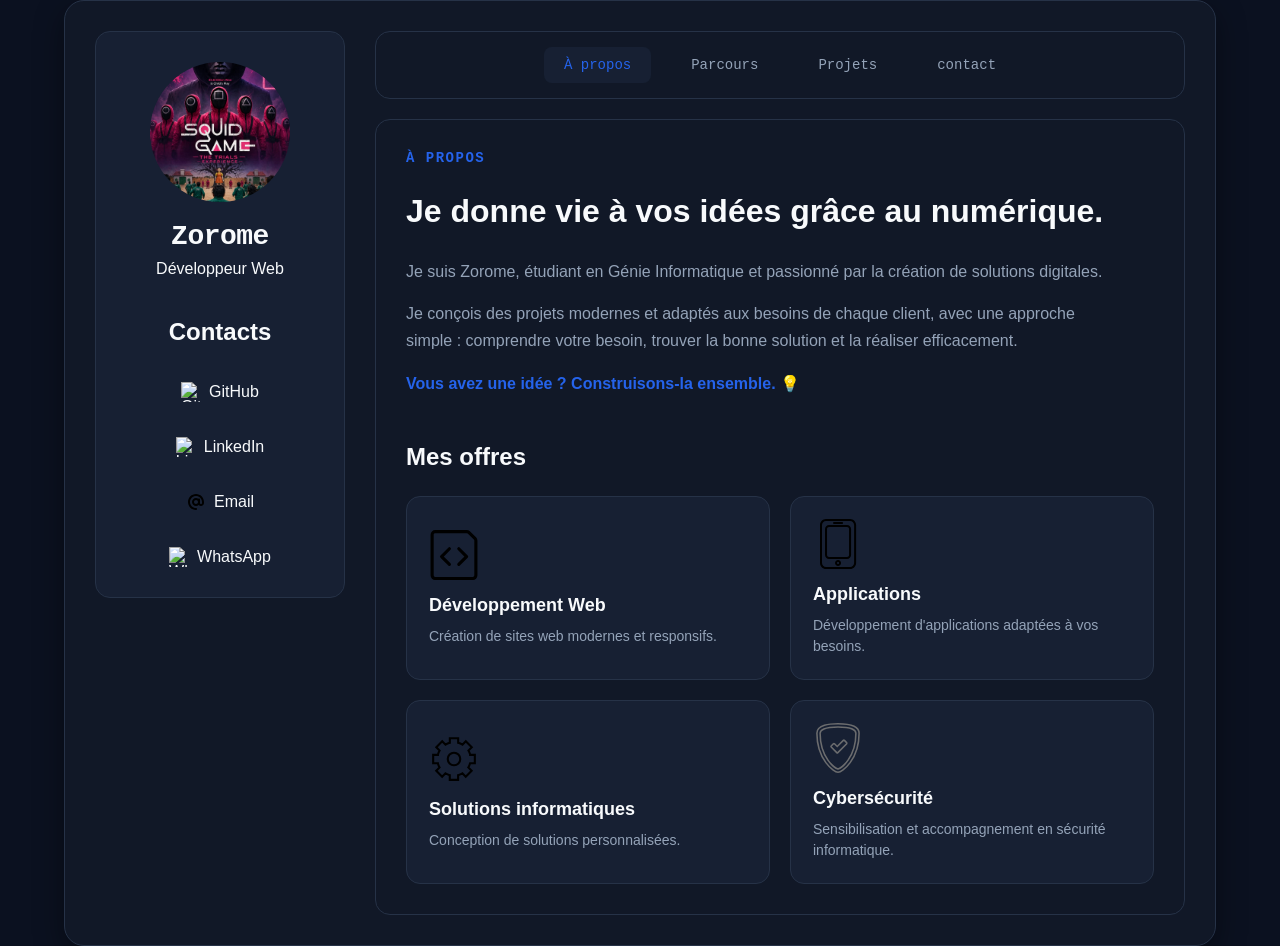
==== index.html @ be03c739 "mon premier commit" ====
<!DOCTYPE html>
<html lang="fr">

<head>
    <meta charset="UTF-8">

    <meta name="viewport" content="width=device-width, initial-scale=1.0">

    <title>Portfolio - Zorome</title>

    <link rel="stylesheet" href="style.css">
</head>

<body>

    <!-- GRAND CONTENEUR -->
    <div class="portfolio-container">

        <!-- =========================
             COLONNE GAUCHE
        ========================== -->

        <aside class="profile-sidebar">

            <!-- PROFIL -->
          <div class="profile">

    <div class="profile-header">

        <img
            src="image/squig-game.jpg"
            alt="Photo de Zorome"
        >

        <div class="profile-name">

            <h1>Zorome</h1>

            <p>Développeur Web</p>

        </div>

        <button class="profile-toggle" id="profileToggle">
            ▼
        </button>

    </div>
<div class="profile-info" id="profileInfo">

    <a href="mailto:zoromeben3@gmail.com">
        📧 zoromeben3@gmail.com
    </a>

    <a href="tel:+22664050827">
        📱 +226 64 05 08 27
    </a>

    <a href="#" target="_blank">
        💻 GitHub
    </a>

    <a href="#" target="_blank">
        🔗 LinkedIn
    </a>

    <a href="#" target="_blank">
        💬 WhatsApp
    </a>

</div>

</div>


            <!-- CONTACTS -->
            <div class="contacts">

                <h2>Contacts</h2>
               
    <a href="#">
        <img src="image/svg/img11.svg" alt="GitHub">
        GitHub
    </a>
    
    <a href="#">
        <img src="image/svg/img22.svg" alt="LinkedIn">
        LinkedIn
    </a>

    <a href="#">
        <img src="image/svg/img33.svg" alt="Email">
        Email
    </a>

    <a href="#">
        <img src="image/svg/img44.svg" alt="WhatsApp">
        WhatsApp
    </a>

            </div>

        </aside>


        <!-- =========================
             COLONNE DROITE
        ========================== -->

        <div class="right-column">


            <!-- =========================
                 MENU
            ========================== -->

 <nav class="menu">
    <button class="active" data-page="index.html">
        À propos
    </button>

    <button data-page="parcours.html">
        Parcours
    </button>

    <button data-page="projets.html">
        Projets
    </button>

    <button data-page="contacts.html">
        contact
    </button>


</nav>



            <!-- =========================
                 CONTENU PRINCIPAL
            ========================== -->

            <main class="main-content">


                <!-- =========================
                     SECTION À PROPOS
                ========================== -->

                <section class="about-section">

                    <h2>À propos</h2>


                    <!-- SLOGAN -->

                    <h3 class="slogan">
                        Je donne vie à vos idées grâce au numérique.
                    </h3>


                    <!-- PRÉSENTATION -->

                    <p class="apropo">
                        Je suis Zorome, étudiant en Génie Informatique
                        et passionné par la création de solutions digitales.
                    </p>

                    <p class="apropo">
                        Je conçois des projets modernes et adaptés aux
                        besoins de chaque client, avec une approche simple :
                        comprendre votre besoin, trouver la bonne solution
                        et la réaliser efficacement.
                    </p>


                    <!-- APPEL À L'ACTION -->

                    <strong class="call-to-action">
                        Vous avez une idée ? Construisons-la ensemble. 💡
                    </strong>


                    <!-- =========================
                         MES OFFRES
                    ========================== -->

                    <div class="offers">

                        <h2>Mes offres</h2>


                        <div class="offers-container">


                            <!-- OFFRE 1 -->

                            <div class="offer-card">

                                <img 
                                    class="offer-icon"
                                    src="image/svg/img1.svg"
                                    alt="Développement Web"
                                >

                                <h3>
                                    Développement Web
                                </h3>

                                <p>
                                    Création de sites web modernes
                                    et responsifs.
                                </p>

                            </div>


                            <!-- OFFRE 2 -->

                            <div class="offer-card">

                                <img 
                                    class="offer-icon"
                                    src="image/svg/img2.svg"
                                    alt="Applications"
                                >

                                <h3>
                                    Applications
                                </h3>

                                <p>
                                    Développement d'applications
                                    adaptées à vos besoins.
                                </p>

                            </div>


                            <!-- OFFRE 3 -->

                            <div class="offer-card">

                                <img 
                                    class="offer-icon"
                                    src="image/svg/img4.svg"
                                    alt="Solutions Informatiques"
                                >

                                <h3>
                                    Solutions informatiques
                                </h3>

                                <p>
                                    Conception de solutions
                                    personnalisées.
                                </p>

                            </div>


                            <!-- OFFRE 4 -->

                            <div class="offer-card">

                                <img 
                                    class="offer-icon"
                                    src="image/svg/img5.svg"
                                    alt="Cybersécurité"
                                >

                                <h3>
                                    Cybersécurité
                                </h3>

                                <p>
                                    Sensibilisation et accompagnement
                                    en sécurité informatique.
                                </p>

                            </div>


                        </div>

                    </div>

                </section>

            </main>

        </div>

    </div>


    <!-- JAVASCRIPT -->

    <script src="script.js"></script>

</body>

</html>
---- style.css ----
/* =========================
   0. POLICES
   Ajoute ceci dans le <head> de tes pages HTML pour charger la police :
   <link rel="preconnect" href="https://fonts.googleapis.com">
   <link href="https://fonts.googleapis.com/css2?family=JetBrains+Mono:wght@400;500;600;700&display=swap" rel="stylesheet">
========================= */

:root {
    --font-mono: "JetBrains Mono", ui-monospace, "SFMono-Regular", Menlo, Consolas, "Courier New", monospace;
}


/* =========================
   1. RÉINITIALISATION
========================= */

* {
    margin: 0;
    padding: 0;
    box-sizing: border-box;
}


/* =========================
   2. PROFIL
========================= */

.profile {
    text-align: center;
    margin-bottom: 40px;
}

.profile img {
    width: 140px;
    height: 140px;

    object-fit: cover;
    border-radius: 50%;

    margin-bottom: 15px;
}

.profile h1 {
    font-size: 28px;
    margin-bottom: 8px;

    font-family: var(--font-mono);
    letter-spacing: -0.5px;
}

.profile p {
    font-size: 16px;
}


/* =========================
   3. CONTACTS
========================= */

.contacts {
    display: flex;
    flex-direction: column;

    gap: 35px;

    text-align: center;
}

.contacts h2 {
    margin-bottom: 1px;
}

.contacts a {
    text-decoration: none;
    color: #F8FAFC;

    display: flex;
    align-items: center;
    justify-content: center;

    gap: 8px;

    transition: 0.3s;
}

.contacts a img {
    width: 20px;
    height: 20px;
}

.contacts a:hover {
    color: #60A5FA;
}


/* =========================
   4. BODY
========================= */

body {
    min-height: 100vh;

    font-family: Arial, sans-serif;

    background-color: #0B1120;

    color: #F8FAFC;

    display: flex;
    justify-content: center;
    align-items: center;
}


/* =========================
   5. GRAND CONTENEUR
========================= */

.portfolio-container {
    width: 90%;
    max-width: 1200px;

    min-height: 700px;

    background-color: #111827;

    border: 1px solid #263247;

    border-radius: 20px;

    padding: 30px;

    display: grid;

    grid-template-columns: 250px 1fr;

    gap: 30px;

    box-shadow: 0 10px 30px rgba(0, 0, 0, 0.4);
}


/* =========================
   6. BLOC PROFIL GAUCHE
========================= */

.profile-sidebar {
    border: 1px solid #263247;

    border-radius: 15px;

    position: sticky;

    top: 30px;

    align-self: start;

    padding: 30px;

    display: flex;

    flex-direction: column;

    justify-content: flex-end;

    background-color: #172033;
}


/* =========================
   7. COLONNE DROITE
========================= */

.right-column {
    display: flex;

    flex-direction: column;

    gap: 20px;
}


/* =========================
   8. MENU
========================= */

.menu {

    border: 1px solid #263247;

    border-radius: 15px;

    padding: 15px;

    display: flex;

    justify-content: center;

    align-items: center;

    gap: 20px;

    background-color: #111827;

    /* CORRECTION : "position" manquait, du coup "top" et "z-index"
       n'avaient aucun effet. Ajout de "sticky" pour que le menu reste
       visible en haut au scroll, comme .profile-sidebar. */
    

    top: 30px;

    z-index: 100;
}

/* =========================
   9. CONTENU PRINCIPAL
========================= */

.main-content {
    flex: 1;

    border: 1px solid #263247;

    border-radius: 15px;

    padding: 30px;

    background-color: #111827;
    

}


/* =========================
   10. BOUTONS DU MENU
========================= */

.menu button {
    
    padding: 10px 20px;

    border: none;

    background: none;

    cursor: pointer;

    font-size: 14px;

    font-family: var(--font-mono);

    color: #94A3B8;

    border-radius: 8px;

    transition: 0.3s;
}


/* SURVOL */

.menu button:hover {
    background-color: #172033;

    color: #60A5FA;
}


/* BOUTON ACTIF */

.menu button.active {
    background-color: #172033;

    color: #2563EB;
}


/* ==================================================
   PAGE À PROPOS
================================================== */


/* =========================
   11. SECTION À PROPOS
========================= */

.about-section > h2 {
    font-size: 14px;

    font-family: var(--font-mono);
    text-transform: uppercase;
    letter-spacing: 1.5px;

    color: #2563EB;

    margin-bottom: 25px;
}


/* =========================
   SLOGAN
========================= */

.slogan {
    max-width: 700px;

    font-size: 32px;

    line-height: 1.3;

    margin-bottom: 25px;

    color: #F8FAFC;
}


/* =========================
   TEXTE DE PRÉSENTATION
========================= */

.apropo {
    max-width: 700px;

    line-height: 1.7;

    font-size: 16px;

    color: #94A3B8;

    margin-bottom: 15px;
}


/* =========================
   APPEL À L'ACTION
========================= */

.call-to-action {
    display: block;

    font-size: 16px;

    color: #2563EB;

    margin-top: 20px;
}


/* ==================================================
   MES OFFRES
================================================== */


/* =========================
   12. SECTION OFFRES
========================= */

.offers {
    margin-top: 50px;
}

.offers h2 {
    margin-bottom: 25px;
}


/* =========================
   CONTENEUR DES CARTES
========================= */

.offers-container {
    display: grid;

    grid-template-columns: repeat(2, 1fr);

    gap: 20px;
}


/* =========================
   13. CARTE D'OFFRE
========================= */

.offer-card {
    border: 1px solid #263247;

    border-radius: 14px;

    padding: 22px;

    min-height: 180px;

    background-color: #172033;

    display: flex;

    flex-direction: column;

    justify-content: center;

    transition:
        transform 0.3s ease,
        box-shadow 0.3s ease,
        border-color 0.3s ease;
}


/* TITRE */

.offer-card h3 {
    margin-bottom: 10px;

    font-size: 18px;

    color: #F8FAFC;
}


/* DESCRIPTION */

.offer-card p {
    line-height: 1.5;

    color: #94A3B8;

    font-size: 14px;
}


/* ICÔNE */

.offer-icon {
    width: 50px;

    height: 50px;

    margin-bottom: 15px;
}


/* =========================
   14. EFFET AU SURVOL
========================= */

.offer-card:hover {
    transform: translateY(-5px);

    border-color: #2563EB;

    box-shadow: 0 10px 25px rgba(37, 99, 235, 0.20);
}


/* ==================================================
   PAGE PARCOURS
================================================== */


/* =========================
   15. SECTION PARCOURS
========================= */

.parcours-section > h2 {
    font-size: 14px;

    font-family: var(--font-mono);
    text-transform: uppercase;
    letter-spacing: 1.5px;

    color: #2563EB;

    margin-bottom: 25px;
}


/* =========================
   GRAND TITRE
========================= */

.parcours-section > h3 {
    font-size: 30px;

    color: #F8FAFC;

    margin-bottom: 20px;
}


/* =========================
   INTRODUCTION
========================= */

.parcours-intro {
    max-width: 700px;

    color: #94A3B8;

    line-height: 1.7;

    margin-bottom: 50px;
}


/* ==================================================
   FORMATION
================================================== */


/* =========================
   TITRE FORMATION
========================= */

.formation > h2 {
    color: #F8FAFC;

    font-size: 24px;

    margin-bottom: 35px;
}


/* ==================================================
   TIMELINE
================================================== */


/* CONTENEUR */

.timeline {
    position: relative;

    padding-left: 40px;
}


/* LIGNE VERTICALE */

.timeline::before {
    content: "";

    position: absolute;

    left: 8px;

    top: 0;

    bottom: 0;

    width: 2px;

    background-color: #263247;
}


/* =========================
   ÉLÉMENT DE LA TIMELINE
========================= */

.timeline-item {
    position: relative;

    display: grid;

    grid-template-columns: 80px 1fr;

    gap: 25px;

    margin-bottom: 35px;
}


/* =========================
   DATE
========================= */

.timeline-date {
    font-weight: 600;
    font-family: var(--font-mono);
    font-size: 14px;

    color: #2563EB;

    padding-top: 5px;
}


/* =========================
   POINT DE LA TIMELINE
========================= */

.timeline-item::before {
    content: "";

    position: absolute;

    left: -40px;

    top: 5px;

    width: 12px;

    height: 12px;

    background-color: #2563EB;

    border-radius: 50%;

    border: 3px solid #111827;

    box-shadow: 0 0 0 2px #2563EB;
}


/* =========================
   CARTE DE FORMATION
========================= */

.timeline-content {
    background-color: #172033;

    border: 1px solid #263247;

    border-radius: 12px;

    padding: 20px;

    transition:
        transform 0.3s ease,
        box-shadow 0.3s ease,
        border-color 0.3s ease;
}


/* TITRE DE LA CARTE */

.timeline-content h3 {
    font-size: 18px;

    margin-bottom: 10px;

    color: #F8FAFC;
}


/* TEXTE DE LA CARTE */

.timeline-content p {
    color: #94A3B8;

    line-height: 1.6;

    margin-bottom: 8px;
}


/* =========================
   SURVOL DE LA CARTE
========================= */

.timeline-content:hover {
    transform: translateX(5px);

    border-color: #2563EB;

    box-shadow: 0 8px 20px rgba(37, 99, 235, 0.15);
}
/* ==================================================
   EXPÉRIENCES & RÉALISATIONS
================================================== */

/* SECTION */
.experiences{
    margin-top: 60px;
}
/* TITRE */
.experiences >h2{
    font-size: 24px;

    color: #F8FAFC;
    margin-bottom: 15px;
}
/* INTRODUCTION */
.experiences-intro{
    max-width: 700px;
    color: #94A3B8;
    line-height: 1.7;
    margin-bottom: 30px;
}
/*CONTENEUR*/
.experiences-container{
    display: grid;

    grid-template-columns: repeat(2, 1fr);

    gap: 20px;
}
/*      CARTES     */
.experience-card{
    border: 1px solid #263247;

    border-radius: 14px;
    padding: 22px;
    background-color: #172033;

    display: flex;
    flex-direction: column;

    transition: 
        transform 0.3s ease,
        box-shadow 0.3s ease,
        border-color 0.3s ease;
}
/*ICÖNE*/
.experience-card img{
    width: 45px;
    height: 45px;
    margin-bottom: 15px;
}
/*  TITRES  */

.experience-card h3{
    font-size: 18px;

    color: #F8FAFC;

    margin-bottom: 10px;
}

/* =========================
   LIEN PROJET
========================= */
.project-link{
    display: inline-block;
    margin-top: 20px;
    color: #60A5FA;
    text-decoration: none;
    font-size: 14px;
    font-weight: 600;
    transition: 0.3s;
}
.project-link:hover {
    color: #2563EB;

    transform: translateX(4px);
}


/* =========================
   SURVOL DE LA CARTE
========================= */

.experience-card:hover {
    transform: translateY(-5px);

    border-color: #2563EB;

    box-shadow: 0 10px 25px rgba(37, 99, 235, 0.18);
}
/* ==================================================
   COMPÉTENCES
================================================== */

.skills {
    margin-top: 60px;
}


/* TITRE */

.skills > h2 {
    font-size: 24px;

    color: #F8FAFC;

    margin-bottom: 15px;
}


/* INTRODUCTION */

.skills-intro {
    max-width: 700px;

    color: #94A3B8;

    line-height: 1.7;

    margin-bottom: 30px;
}


/* CONTENEUR */

.skills-container {
    display: grid;

    grid-template-columns: repeat(2, 1fr);

    gap: 20px;
}


/* CARTE */

.skill-card {
    border: 1px solid #263247;

    border-radius: 14px;

    padding: 22px;

    background-color: #172033;

    transition:
        transform 0.3s ease,
        box-shadow 0.3s ease,
        border-color 0.3s ease;
}


/* TITRE DE LA CARTE */

.skill-card h3 {
    font-size: 18px;

    color: #F8FAFC;

    margin-bottom: 18px;
}


/* LISTE DES COMPÉTENCES */

.skill-list {
    display: flex;

    flex-wrap: wrap;

    gap: 10px;
}


/* BADGES */

.skill-list span {
    padding: 7px 12px;

    background-color: rgba(37, 99, 235, 0.15);

    color: #60A5FA;

    border-radius: 8px;

    font-size: 13px;
    font-family: var(--font-mono);

    font-weight: 500;
}


/* SURVOL */

.skill-card:hover {
    transform: translateY(-5px);

    border-color: #2563EB;

    box-shadow: 0 10px 25px rgba(37, 99, 235, 0.18);
}
.section-title {
    display: flex;
    align-items: center;
    gap: 12px;
    margin-bottom: 35px;
}

.section-title img {
    width: 32px;
    height: 32px;
}

.section-title h2 {
    font-size: 24px;
    color: #F8FAFC;
    margin: 0;
}

/* NOTE : ".competences" ne contenait que width/height sans autre
   contexte — ça ressemblait à du code oublié. Je l'ai laissé tel
   quel ici, à toi de me dire si tu veux la supprimer ou la
   compléter (ex: fusionner avec .section-title img). */
.competences {
    width: 32px;
    height: 32px;
}
/* ==================================================
   CERTIFICATIONS
================================================== */

.certifications {
    margin-top: 60px;
}


/* TITRE
   NOTE : ce bloc redéfinit exactement les mêmes règles que
   ".section-title" plus haut — c'est redondant, tu peux
   probablement supprimer ce bloc et garder seulement
   ".section-title" + ".certifications .section-title img" si tu
   as besoin d'une exception. Laissé inchangé pour ne rien casser. */

.certifications .section-title {
    display: flex;

    align-items: center;

    gap: 12px;

    margin-bottom: 15px;
}

.certifications .section-title img {
    width: 32px;

    height: 32px;
}

.certifications .section-title h2 {
    font-size: 24px;

    color: #F8FAFC;

    margin: 0;
}


/* INTRODUCTION */

.certifications-intro {
    max-width: 700px;

    color: #94A3B8;

    line-height: 1.7;

    margin-bottom: 30px;
}


/* CONTENEUR */

.certifications-container {
    display: grid;

    grid-template-columns: repeat(2, 1fr);

    gap: 20px;
}


/* CARTE */

.certification-card {
    display: flex;

    align-items: flex-start;

    gap: 18px;

    padding: 22px;

    background-color: #172033;

    border: 1px solid #263247;

    border-radius: 14px;

    transition:
        transform 0.3s ease,
        box-shadow 0.3s ease,
        border-color 0.3s ease;
}


/* ICÔNE */

.certification-icon {
    width: 45px;

    height: 45px;

    flex-shrink: 0;
}


/* CONTENU */

.certification-content h3 {
    font-size: 17px;

    color: #F8FAFC;

    margin-bottom: 8px;
}


/* ORGANISME */

.certification-organism {
    color: #94A3B8;

    font-size: 14px;

    margin-bottom: 8px;
}


/* ANNÉE */

.certification-year {
    display: block;

    color: #60A5FA;

    font-size: 13px;
    font-family: var(--font-mono);

    font-weight: 600;

    margin-bottom: 12px;
}


/* LIEN */

.certification-link {
    color: #60A5FA;

    text-decoration: none;

    font-size: 14px;

    font-weight: 600;

    transition: 0.3s;
}


.certification-link:hover {
    color: #2563EB;

    transform: translateX(4px);
}


/* SURVOL */

.certification-card:hover {
    transform: translateY(-5px);

    border-color: #2563EB;

    box-shadow: 0 10px 25px rgba(37, 99, 235, 0.18);
}
/* =========================
   PAGE PROJETS
========================= */

.projects-section > h2 {
    color: #2563EB;
    font-size: 14px;
    font-family: var(--font-mono);
    text-transform: uppercase;
    letter-spacing: 1.5px;
    margin-bottom: 25px;
}

.projects-section > h3 {
    font-size: 30px;
    color: #F8FAFC;
    margin-bottom: 20px;
}

.projects-intro {
    max-width: 700px;
    color: #94A3B8;
    line-height: 1.7;
    margin-bottom: 50px;
}


/* =========================
   CONTENEUR DES PROJETS
========================= */

.projects-container {
    display: grid;

    grid-template-columns: repeat(2, 1fr);

    gap: 25px;
}


/* =========================
   CARTE PROJET
========================= */

.project-card {
    border: 1px solid #263247;

    border-radius: 14px;

    overflow: hidden;

    background-color: #172033;

    transition:
        transform 0.3s ease,
        box-shadow 0.3s ease,
        border-color 0.3s ease;
}


/* =========================
   IMAGE DU PROJET
========================= */

.project-image {
    width: 100%;
    height: 200px;

    overflow: hidden;

    background-color: #1E293B;
}

.project-image img {
    width: 100%;
    height: 100%;

    object-fit: cover;

    transition: transform 0.4s ease;
}


/* =========================
   CONTENU
========================= */

.project-content {
    padding: 22px;
}

.project-content h3 {
    font-size: 20px;

    color: #F8FAFC;

    margin-bottom: 12px;
}

.project-content p {
    color: #94A3B8;

    font-size: 14px;

    line-height: 1.6;

    margin-bottom: 20px;
}


/* =========================
   TECHNOLOGIES
========================= */

.project-technologies {
    display: flex;

    flex-wrap: wrap;

    gap: 8px;

    margin-bottom: 20px;
}

.project-technologies span {
    padding: 6px 10px;

    background-color: rgba(37, 99, 235, 0.15);

    color: #60A5FA;

    border-radius: 6px;

    font-size: 12px;
    font-family: var(--font-mono);

    font-weight: 600;
}


/* =========================
   LIEN
========================= */

.project-link {
    display: inline-block;

    color: #60A5FA;

    text-decoration: none;

    font-size: 14px;

    font-weight: 600;

    transition: 0.3s;
}

.project-link:hover {
    color: #2563EB;

    transform: translateX(4px);
}


/* =========================
   SURVOL DE LA CARTE
========================= */

.project-card:hover {
    transform: translateY(-5px);

    border-color: #2563EB;

    box-shadow:
        0 10px 25px rgba(37, 99, 235, 0.20);
}


/* ZOOM DE L'IMAGE */

.project-card:hover .project-image img {
    transform: scale(1.05);
}
/* =========================
   PAGE CONTACT
========================= */

.contact-section h2 {
    color: #2563EB;
    font-size: 14px;
    font-family: var(--font-mono);
    text-transform: uppercase;
    letter-spacing: 1.5px;
    margin-bottom: 25px;
}

.contact-intro h3 {
    font-size: 30px;
    color: #F8FAFC;
    margin-bottom: 20px;
}

.contact-intro p {
    max-width: 700px;
    color: #94A3B8;
    line-height: 1.7;
    margin-bottom: 50px;
}


/* =========================
   CONTENEUR CONTACT
========================= */

.contact-container {
    display: grid;

    grid-template-columns: 1fr 1.5fr;

    gap: 40px;
}


/* =========================
   INFORMATIONS CONTACT
========================= */

.contact-info {
    background-color: #172033;

    border: 1px solid #263247;

    border-radius: 14px;

    padding: 25px;

    height: fit-content;
}

.contact-info > h3 {
    font-size: 20px;

    color: #F8FAFC;

    margin-bottom: 30px;
}


/* =========================
   ÉLÉMENT CONTACT
========================= */

.contact-item {
    display: flex;

    align-items: center;

    gap: 15px;

    margin-bottom: 25px;
}

.contact-item img {
    width: 35px;

    height: 35px;
}

.contact-item h4 {
    font-size: 15px;

    color: #F8FAFC;

    margin-bottom: 5px;
}

.contact-item p {
    font-size: 14px;

    color: #94A3B8;
}


/* =========================
   FORMULAIRE
========================= */

.contact-form {
    border: 1px solid #263247;

    border-radius: 14px;

    padding: 25px;

    background-color: #172033;
}

.contact-form > h3 {
    font-size: 20px;

    color: #F8FAFC;

    margin-bottom: 25px;
}


/* =========================
   GROUPE DU FORMULAIRE
========================= */

.form-group {
    display: flex;

    flex-direction: column;

    margin-bottom: 20px;
}


/* =========================
   LABEL
========================= */

.form-group label {
    font-size: 14px;

    font-weight: 600;

    color: #F8FAFC;

    margin-bottom: 8px;
}


/* =========================
   CHAMPS
========================= */

.form-group input,
.form-group textarea {
    width: 100%;

    padding: 12px 15px;

    border: 1px solid #263247;

    border-radius: 8px;

    background-color: #0B1120;

    color: #F8FAFC;

    font-family: Arial, sans-serif;

    font-size: 14px;

    outline: none;

    transition: 0.3s;
}


/* =========================
   FOCUS
========================= */

.form-group input:focus,
.form-group textarea:focus {
    border-color: #2563EB;

    box-shadow:
        0 0 0 3px rgba(37, 99, 235, 0.20);
}


/* =========================
   TEXTAREA
========================= */

.form-group textarea {
    resize: vertical;
}


/* =========================
   BOUTON ENVOYER
========================= */

.submit-button {
    padding: 12px 25px;

    border: none;

    border-radius: 8px;

    background-color: #2563EB;

    color: #FFFFFF;

    font-size: 14px;

    font-weight: 600;

    cursor: pointer;

    transition: 0.3s;
}

.submit-button:hover {
    background-color: #1D4ED8;

    transform: translateY(-2px);

    box-shadow:
        0 5px 15px rgba(37, 99, 235, 0.30);
}
/*javascrip */
.error {
    color: #EF4444;
    margin: 0;
    font-size: 14px;
}

.ok {
    color: #22C55E;
    margin: 0;
    font-size: 14px;
}
.profile-info {
    max-height: 0;
    overflow: hidden;
    opacity: 0;
    margin-top: 0;

    transition:
        max-height 0.4s ease,
        opacity 0.3s ease,
        margin-top 0.4s ease;
}

.profile-info.show {
    max-height: 300px;
    opacity: 1;
    margin-top: 20px;
}


/* Par défaut : bouton caché sur ordinateur */

.profile-toggle {
    display: none;
    border: none;
    background: transparent;
    color: white;
    font-size: 20px;
    cursor: pointer;
    transition: transform 0.3s ease;
}
/* =========================
   COMPÉTENCES MOBILE
========================= */

.skills {
    margin-top: 40px;
}

.skills-container {
    grid-template-columns: 1fr;
    gap: 15px;
}

.skill-card {
    width: 100%;
    box-sizing: border-box;
    padding: 18px;
}
/* =========================
   CERTIFICATIONS MOBILE
========================= */

.certifications {
    margin-top: 40px;
}

.certifications-container {
    grid-template-columns: 1fr;
    gap: 15px;
}

.certification-card {
    width: 100%;
    box-sizing: border-box;
    padding: 18px;
}
/* =========================
   EXPÉRIENCES MOBILE
========================= */

.experiences {
    margin-top: 40px;
}

.experiences-container {
    grid-template-columns: 1fr;
    gap: 15px;
}

.experience-card {
    width: 100%;
    box-sizing: border-box;
    padding: 18px;
}

@media (max-width: 768px) {

    .contacts {
        display: none;
    }

    .portfolio-container {
        width: 95%;
        grid-template-columns: 1fr;
        padding: 20px;
        gap: 20px;
    }

    .profile-sidebar {
        position: static;
        width: auto;
    }

    .right-column {
        width: 100%;
    }

    .menu {
        position: sticky;
        top: 0;
        width: auto;
    }


    /* =========================
       PROFIL DÉROULANT
    ========================= */

    .profile-header {
        display: flex;
        align-items: center;
        gap: 15px;
    }

    .profile-header img {
        width: 100px;
        height: 100px;
        object-fit: cover;
        border-radius: 50%;
    }

    .profile-name {
        flex: 1;
    }

    .profile-name h1 {
        margin: 0;
    }

    .profile-name p {
        margin: 5px 0 0;
    }

    .profile-toggle {
        display: block;
    }

    .profile-toggle.open {
        transform: rotate(180deg);
    }
    .profile-info {
    border-top: 1px solid #263247;
    padding-top: 15px;
}

.profile-info a {
    display: block;

    margin: 10px 0;

    padding: 8px 0;

    color: white;

    text-decoration: none;

    transition: 0.3s ease;
}

.profile-info a:hover {
    transform: translateX(5px);
}

/* =========================
   OFFRES SUR MOBILE
========================= */

.offers-container {
    grid-template-columns: 1fr;
    width: 100%;
}

.offer-card {
    width: 100%;
    box-sizing: border-box;
}
/* =========================
   CONTENU PRINCIPAL MOBILE
========================= */

.main-content {
    width: 100%;
    box-sizing: border-box;
    padding: 20px;
}

.about-section,
.contact-section {
    width: 100%;
    box-sizing: border-box;
}
/* =========================
   PARCOURS - TIMELINE MOBILE
========================= */

.timeline-item {
    grid-template-columns: 55px 1fr;
    gap: 15px;
    margin-bottom: 25px;
}

.timeline-date {
    font-size: 13px;
}

.timeline-content {
    padding: 15px;
}

.timeline-content h3 {
    font-size: 16px;
}

.timeline-content p {
    font-size: 14px;
}
/* =========================
   PROJETS - MOBILE
========================= */

.projects-section {
    width: 100%;
    box-sizing: border-box;
}

.projects-section > h3 {
    font-size: 24px;
}

.projects-intro {
    margin-bottom: 30px;
}

.projects-container {
    grid-template-columns: 1fr;
    gap: 20px;
}

.project-card {
    width: 100%;
    box-sizing: border-box;
}

.project-image {
    height: 180px;
}

.project-content {
    padding: 18px;
}

.project-content h3 {
    font-size: 18px;
}

.project-content p {
    font-size: 14px;
}
}
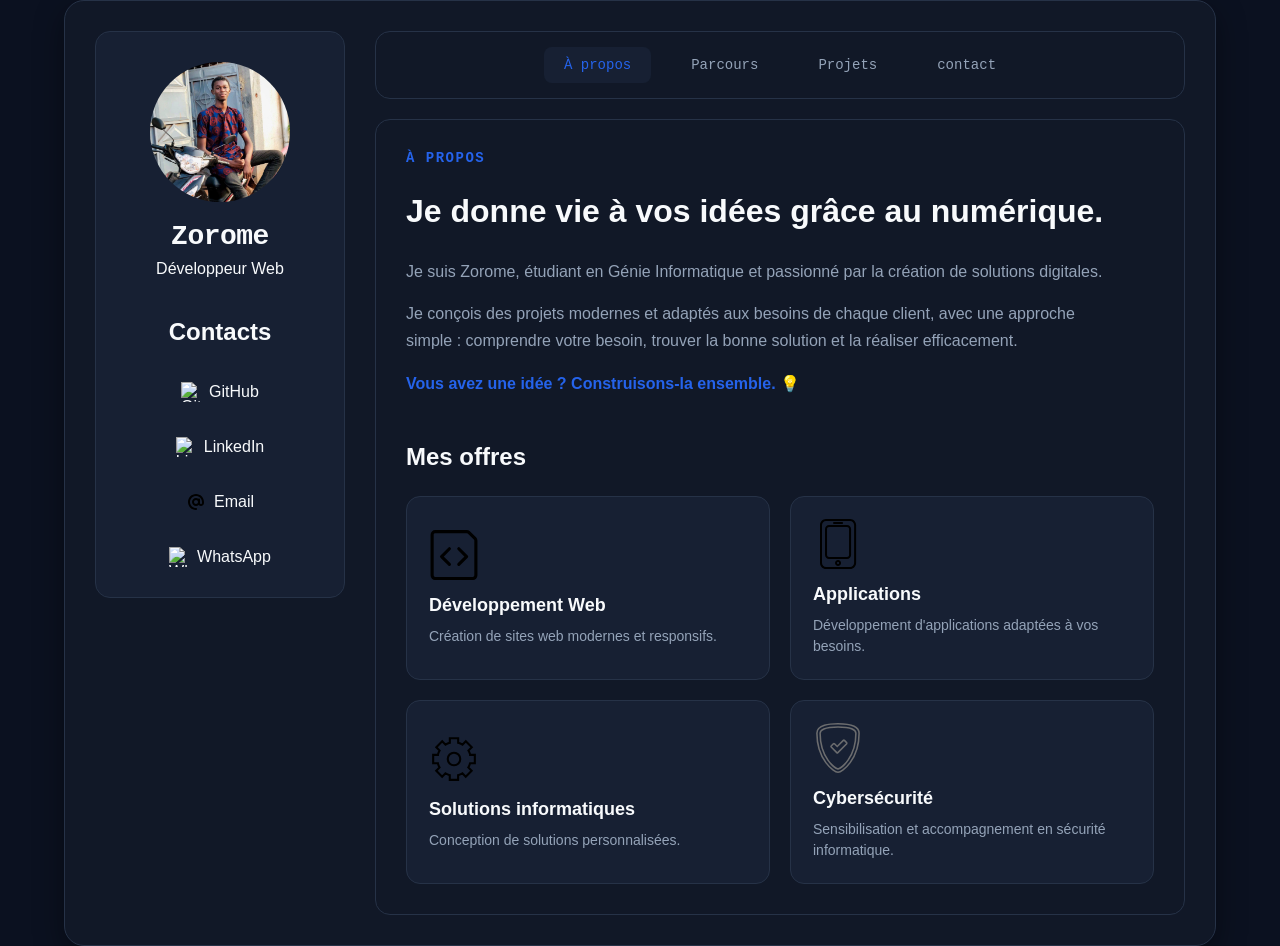
==== commit 6ccfbdc4: "changement des photo" ====
--- a/index.html
+++ b/index.html
@@ -28,7 +28,7 @@
     <div class="profile-header">
 
         <img
-            src="image/squig-game.jpg"
+            src="image/zorome-ben-abdoul-kabir.jpeg"
             alt="Photo de Zorome"
         >
 
--- a/style.css
+++ b/style.css
@@ -1521,63 +1521,21 @@
     cursor: pointer;
     transition: transform 0.3s ease;
 }
-/* =========================
-   COMPÉTENCES MOBILE
-========================= */
-
-.skills {
-    margin-top: 40px;
-}
-
-.skills-container {
-    grid-template-columns: 1fr;
-    gap: 15px;
-}
-
-.skill-card {
-    width: 100%;
-    box-sizing: border-box;
-    padding: 18px;
-}
-/* =========================
-   CERTIFICATIONS MOBILE
-========================= */
-
-.certifications {
-    margin-top: 40px;
-}
-
-.certifications-container {
-    grid-template-columns: 1fr;
-    gap: 15px;
-}
-
-.certification-card {
-    width: 100%;
-    box-sizing: border-box;
-    padding: 18px;
-}
-/* =========================
-   EXPÉRIENCES MOBILE
-========================= */
-
-.experiences {
-    margin-top: 40px;
-}
-
-.experiences-container {
-    grid-template-columns: 1fr;
-    gap: 15px;
-}
-
-.experience-card {
-    width: 100%;
-    box-sizing: border-box;
-    padding: 18px;
-}
-
 @media (max-width: 768px) {
-
+        html,
+    body {
+        width: 100%;
+        max-width: 100%;
+        overflow-x: hidden;
+    }
+
+    .portfolio-container,
+    .profile-sidebar,
+    .right-column,
+    .main-content {
+        max-width: 100%;
+        box-sizing: border-box;
+    }
     .contacts {
         display: none;
     }
@@ -1599,9 +1557,34 @@
     }
 
     .menu {
-        position: sticky;
+        position: fixed;
         top: 0;
-        width: auto;
+        left: 0;
+        right: 0;
+        width: 100%;
+        z-index: 1000;
+
+        /* fond bien opaque + léger flou pour que le contenu qui
+           défile en dessous ne soit jamais visible à travers */
+        background-color: #111827;
+        backdrop-filter: blur(8px);
+        -webkit-backdrop-filter: blur(8px);
+
+        /* barre pleine largeur, collée en haut de l'écran */
+        margin: 0;
+        border-radius: 0;
+        border-left: none;
+        border-right: none;
+        border-top: none;
+
+        box-shadow: 0 8px 20px rgba(0, 0, 0, 0.35);
+    }
+
+    /* Comme le menu est maintenant "fixed", il sort du flux normal
+       de la page : on ajoute donc un espace en haut pour que le
+       contenu ne se retrouve pas caché en dessous du menu. */
+    .profile-sidebar {
+        margin-top: 66px;
     }
 
 
@@ -1685,6 +1668,7 @@
     width: 100%;
     box-sizing: border-box;
     padding: 20px;
+    min-width: 0;
 }
 
 .about-section,
@@ -1759,4 +1743,142 @@
 .project-content p {
     font-size: 14px;
 }
+.right-column{
+    min-width: 0;
+}
+
+    /* =========================
+       COMPÉTENCES MOBILE
+    ========================= */
+
+    .skills {
+        margin-top: 40px;
+    }
+
+    .skills-container {
+        grid-template-columns: 1fr;
+        gap: 15px;
+    }
+
+    .skill-card {
+        width: 100%;
+        box-sizing: border-box;
+        padding: 18px;
+    }
+
+    /* =========================
+       CERTIFICATIONS MOBILE
+    ========================= */
+
+    .certifications {
+        margin-top: 40px;
+    }
+
+    .certifications-container {
+        grid-template-columns: 1fr;
+        gap: 15px;
+    }
+
+    .certification-card {
+        width: 100%;
+        box-sizing: border-box;
+        padding: 18px;
+    }
+
+    /* =========================
+       EXPÉRIENCES MOBILE
+    ========================= */
+
+    .experiences {
+        margin-top: 40px;
+    }
+
+    .experiences-container {
+        grid-template-columns: 1fr;
+        gap: 15px;
+    }
+
+    .experience-card {
+        width: 100%;
+        box-sizing: border-box;
+        padding: 18px;
+    }
+
+    /* =========================
+       FORMULAIRE DE CONTACT MOBILE
+    ========================= */
+
+    .contact-container {
+        grid-template-columns: 1fr;
+        gap: 20px;
+    }
+
+    .contact-info,
+    .contact-form {
+        width: 100%;
+        box-sizing: border-box;
+    }
+
+    /* =========================
+       MENU MOBILE (éviter le débordement)
+    ========================= */
+
+    .menu {
+        flex-wrap: wrap;
+        gap: 10px;
+        padding: 12px;
+    }
+
+    .menu button {
+        padding: 8px 14px;
+        font-size: 13px;
+    }
+}
+
+/* =========================
+   TRÈS PETITS ÉCRANS (téléphones étroits)
+========================= */
+
+@media (max-width: 480px) {
+
+    .portfolio-container {
+        width: 100%;
+        padding: 15px;
+        border-radius: 12px;
+    }
+
+    .profile-sidebar,
+    .main-content {
+        padding: 18px;
+    }
+
+    .slogan {
+        font-size: 24px;
+    }
+
+    .parcours-section > h3,
+    .projects-section > h3,
+    .contact-intro h3 {
+        font-size: 22px;
+    }
+
+    .offer-card,
+    .skill-card,
+    .certification-card,
+    .experience-card {
+        padding: 15px;
+    }
+
+    .menu {
+        gap: 6px;
+    }
+
+    .menu button {
+        padding: 8px 10px;
+        font-size: 12px;
+    }
+
+    .project-image {
+        height: 160px;
+    }
 }
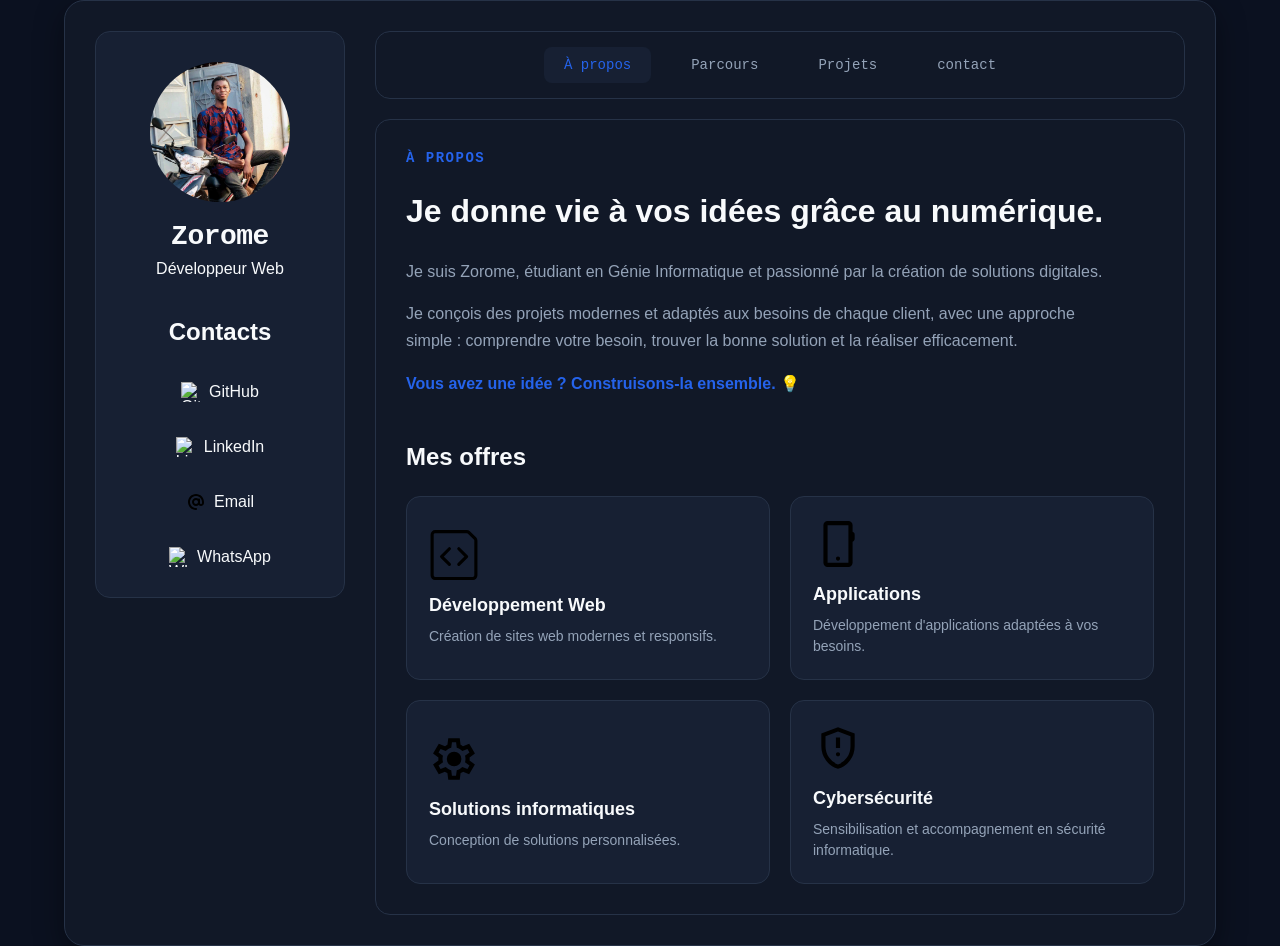
==== commit e6a4baae: "bouton whatsapp" ====
--- a/index.html
+++ b/index.html
@@ -63,9 +63,11 @@
         🔗 LinkedIn
     </a>
 
-    <a href="#" target="_blank">
-        💬 WhatsApp
-    </a>
+   
+    <a href="https://wa.me" target="_blank" rel="noopener noreferrer">
+  💬 WhatsApp
+</a>
+
 
 </div>
 
--- a/style.css
+++ b/style.css
@@ -210,6 +210,7 @@
     top: 30px;
 
     z-index: 100;
+    
 }
 
 /* =========================
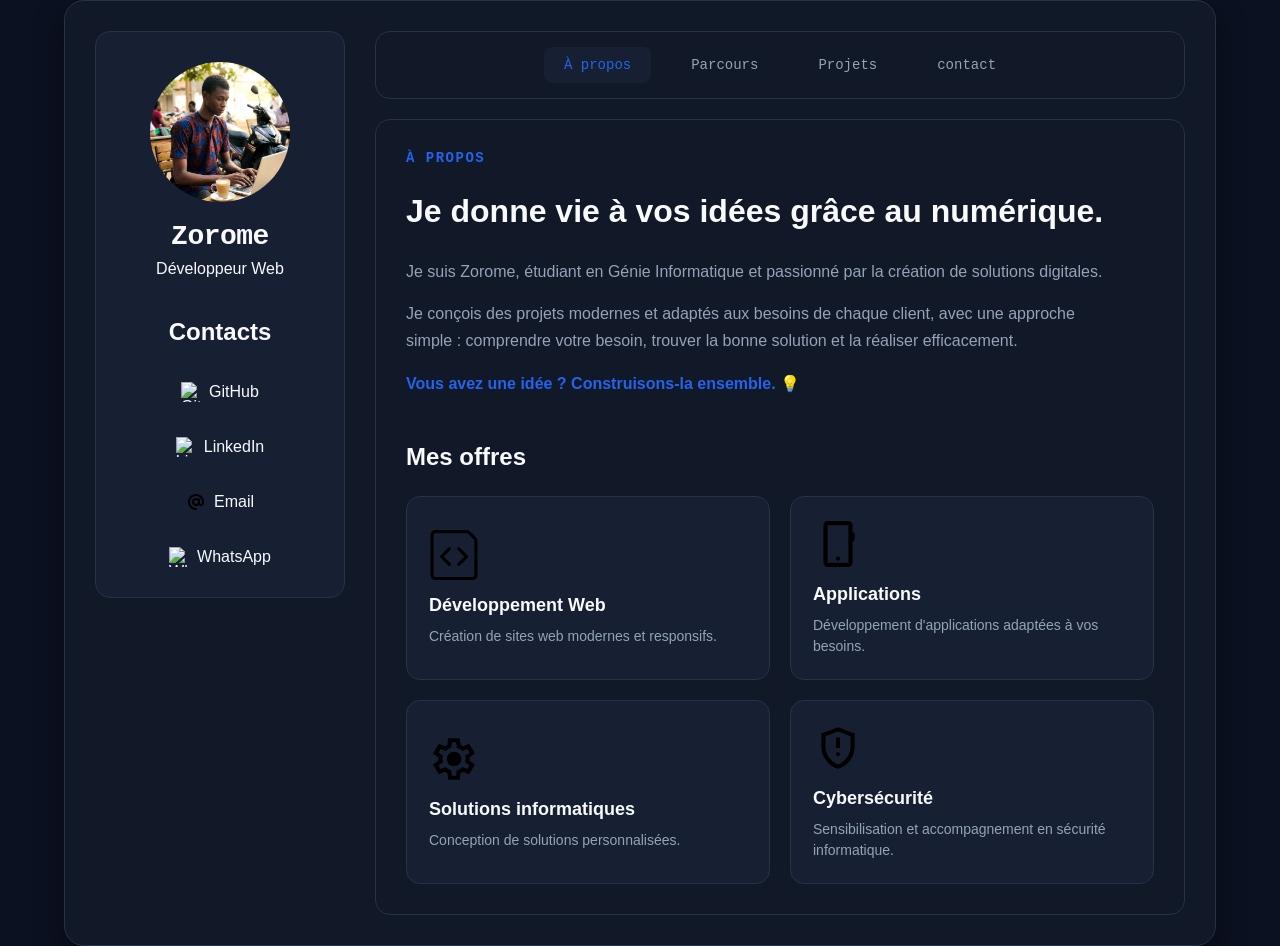
==== commit 9289ae5c: "toujours photo de profils" ====
--- a/index.html
+++ b/index.html
@@ -63,11 +63,9 @@
         🔗 LinkedIn
     </a>
 
-   
-    <a href="https://wa.me" target="_blank" rel="noopener noreferrer">
-  💬 WhatsApp
-</a>
-
+    <a href="#" target="_blank">
+        💬 WhatsApp
+    </a>
 
 </div>
 
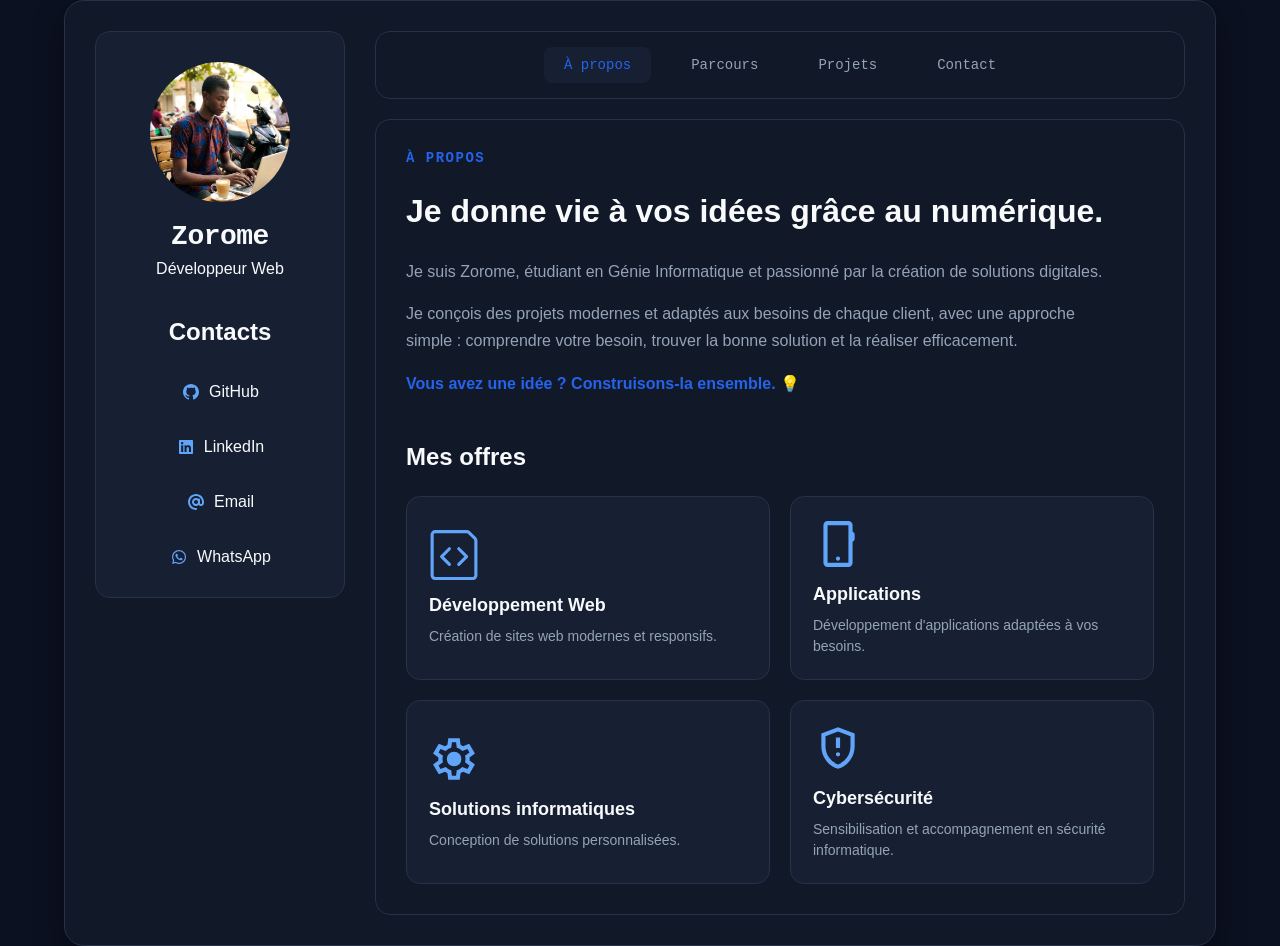
==== commit f6226d21: "many changes" ====
--- a/index.html
+++ b/index.html
@@ -6,7 +6,7 @@
 
     <meta name="viewport" content="width=device-width, initial-scale=1.0">
 
-    <title>Portfolio - Zorome</title>
+    <title>À propos - Zorome</title>
 
     <link rel="stylesheet" href="style.css">
 </head>
@@ -40,34 +40,41 @@
 
         </div>
 
-        <button class="profile-toggle" id="profileToggle">
+        <button class="profile-toggle" id="profileToggle" aria-label="Afficher les contacts" aria-expanded="false">
             ▼
         </button>
 
     </div>
 <div class="profile-info" id="profileInfo">
 
-    <a href="mailto:zoromeben3@gmail.com">
-        📧 zoromeben3@gmail.com
-    </a>
-
-    <a href="tel:+22664050827">
-        📱 +226 64 05 08 27
-    </a>
-
-    <a href="#" target="_blank">
-        💻 GitHub
-    </a>
-
-    <a href="#" target="_blank">
-        🔗 LinkedIn
-    </a>
-
-    <a href="#" target="_blank">
-        💬 WhatsApp
-    </a>
-
-</div>
+                <a href="mailto:zoromeben3@gmail.com">
+                    <img src="image/svg/img33.svg" alt="">
+                    zoromeben3@gmail.com
+                </a>
+
+                <a href="tel:+22664050827">
+                    <img src="image/svg/img55.svg" alt="">
+                    +226 64 05 08 27
+                </a>
+
+                <!-- TODO : remplacer # par ton lien GitHub -->
+                <a href="#" target="_blank" rel="noopener noreferrer">
+                    <img src="image/svg/img11.svg" alt="">
+                    GitHub
+                </a>
+
+                <!-- TODO : remplacer # par ton lien LinkedIn -->
+                <a href="#" target="_blank" rel="noopener noreferrer">
+                    <img src="image/svg/img22.svg" alt="">
+                    LinkedIn
+                </a>
+
+                <a href="https://wa.me/22664050827" target="_blank" rel="noopener noreferrer">
+                    <img src="image/svg/img44.svg" alt="">
+                    WhatsApp
+                </a>
+
+            </div>
 
 </div>
 
@@ -76,26 +83,28 @@
             <div class="contacts">
 
                 <h2>Contacts</h2>
-               
-    <a href="#">
-        <img src="image/svg/img11.svg" alt="GitHub">
-        GitHub
-    </a>
-    
-    <a href="#">
-        <img src="image/svg/img22.svg" alt="LinkedIn">
-        LinkedIn
-    </a>
-
-    <a href="#">
-        <img src="image/svg/img33.svg" alt="Email">
-        Email
-    </a>
-
-    <a href="#">
-        <img src="image/svg/img44.svg" alt="WhatsApp">
-        WhatsApp
-    </a>
+
+                <!-- TODO : remplacer # par ton lien GitHub -->
+                <a href="#" target="_blank" rel="noopener noreferrer">
+                    <img src="image/svg/img11.svg" alt="">
+                    GitHub
+                </a>
+
+                <!-- TODO : remplacer # par ton lien LinkedIn -->
+                <a href="#" target="_blank" rel="noopener noreferrer">
+                    <img src="image/svg/img22.svg" alt="">
+                    LinkedIn
+                </a>
+
+                <a href="mailto:zoromeben3@gmail.com">
+                    <img src="image/svg/img33.svg" alt="">
+                    Email
+                </a>
+
+                <a href="https://wa.me/22664050827" target="_blank" rel="noopener noreferrer">
+                    <img src="image/svg/img44.svg" alt="">
+                    WhatsApp
+                </a>
 
             </div>
 
@@ -114,24 +123,23 @@
             ========================== -->
 
  <nav class="menu">
-    <button class="active" data-page="index.html">
-        À propos
-    </button>
-
-    <button data-page="parcours.html">
-        Parcours
-    </button>
-
-    <button data-page="projets.html">
-        Projets
-    </button>
-
-    <button data-page="contacts.html">
-        contact
-    </button>
-
-
-</nav>
+                <button class="active" data-page="index.html">
+                    À propos
+                </button>
+
+                <button data-page="parcours.html">
+                    Parcours
+                </button>
+
+                <button data-page="projets.html">
+                    Projets
+                </button>
+
+                <button data-page="contacts.html">
+                    Contact
+                </button>
+
+            </nav>
 
 
 
@@ -199,7 +207,7 @@
                                 <img 
                                     class="offer-icon"
                                     src="image/svg/img1.svg"
-                                    alt="Développement Web"
+                                    alt=""
                                 >
 
                                 <h3>
@@ -221,7 +229,7 @@
                                 <img 
                                     class="offer-icon"
                                     src="image/svg/img2.svg"
-                                    alt="Applications"
+                                    alt=""
                                 >
 
                                 <h3>
@@ -243,7 +251,7 @@
                                 <img 
                                     class="offer-icon"
                                     src="image/svg/img4.svg"
-                                    alt="Solutions Informatiques"
+                                    alt=""
                                 >
 
                                 <h3>
@@ -265,7 +273,7 @@
                                 <img 
                                     class="offer-icon"
                                     src="image/svg/img5.svg"
-                                    alt="Cybersécurité"
+                                    alt=""
                                 >
 
                                 <h3>
--- a/style.css
+++ b/style.css
@@ -30,7 +30,7 @@
     margin-bottom: 40px;
 }
 
-.profile img {
+.profile-header img {
     width: 140px;
     height: 140px;
 
@@ -202,10 +202,8 @@
 
     background-color: #111827;
 
-    /* CORRECTION : "position" manquait, du coup "top" et "z-index"
-       n'avaient aucun effet. Ajout de "sticky" pour que le menu reste
-       visible en haut au scroll, comme .profile-sidebar. */
-    
+    /* le menu reste visible en haut au scroll, comme .profile-sidebar */
+    position: sticky;
 
     top: 30px;
 
@@ -672,13 +670,6 @@
 /* SECTION */
 .experiences{
     margin-top: 60px;
-}
-/* TITRE */
-.experiences >h2{
-    font-size: 24px;
-
-    color: #F8FAFC;
-    margin-bottom: 15px;
 }
 /* INTRODUCTION */
 .experiences-intro{
@@ -717,6 +708,12 @@
     height: 45px;
     margin-bottom: 15px;
 }
+/* TEXTE */
+.experience-card p{
+    color: #94A3B8;
+    font-size: 14px;
+    line-height: 1.6;
+}
 /*  TITRES  */
 
 .experience-card h3{
@@ -766,17 +763,6 @@
 }
 
 
-/* TITRE */
-
-.skills > h2 {
-    font-size: 24px;
-
-    color: #F8FAFC;
-
-    margin-bottom: 15px;
-}
-
-
 /* INTRODUCTION */
 
 .skills-intro {
@@ -886,13 +872,18 @@
     margin: 0;
 }
 
-/* NOTE : ".competences" ne contenait que width/height sans autre
-   contexte — ça ressemblait à du code oublié. Je l'ai laissé tel
-   quel ici, à toi de me dire si tu veux la supprimer ou la
-   compléter (ex: fusionner avec .section-title img). */
+/* icône des cartes de compétences */
 .competences {
+    display: block;
     width: 32px;
     height: 32px;
+    margin-bottom: 12px;
+}
+
+/* titres de section suivis d'un paragraphe d'intro : espacement réduit */
+.experiences .section-title,
+.skills .section-title {
+    margin-bottom: 15px;
 }
 /* ==================================================
    CERTIFICATIONS
@@ -903,12 +894,7 @@
 }
 
 
-/* TITRE
-   NOTE : ce bloc redéfinit exactement les mêmes règles que
-   ".section-title" plus haut — c'est redondant, tu peux
-   probablement supprimer ce bloc et garder seulement
-   ".section-title" + ".certifications .section-title img" si tu
-   as besoin d'une exception. Laissé inchangé pour ne rien casser. */
+/* TITRE (même base que .section-title, avec un espacement réduit) */
 
 .certifications .section-title {
     display: flex;
@@ -1035,6 +1021,8 @@
 /* LIEN */
 
 .certification-link {
+    display: inline-block;
+
     color: #60A5FA;
 
     text-decoration: none;
@@ -1505,7 +1493,7 @@
 }
 
 .profile-info.show {
-    max-height: 300px;
+    max-height: 400px;
     opacity: 1;
     margin-top: 20px;
 }
@@ -1604,6 +1592,7 @@
         height: 100px;
         object-fit: cover;
         border-radius: 50%;
+        margin-bottom: 0;
     }
 
     .profile-name {
@@ -1631,7 +1620,9 @@
 }
 
 .profile-info a {
-    display: block;
+    display: flex;
+    align-items: center;
+    gap: 10px;
 
     margin: 10px 0;
 
@@ -1642,6 +1633,12 @@
     text-decoration: none;
 
     transition: 0.3s ease;
+}
+
+.profile-info a img {
+    width: 20px;
+    height: 20px;
+    flex-shrink: 0;
 }
 
 .profile-info a:hover {
